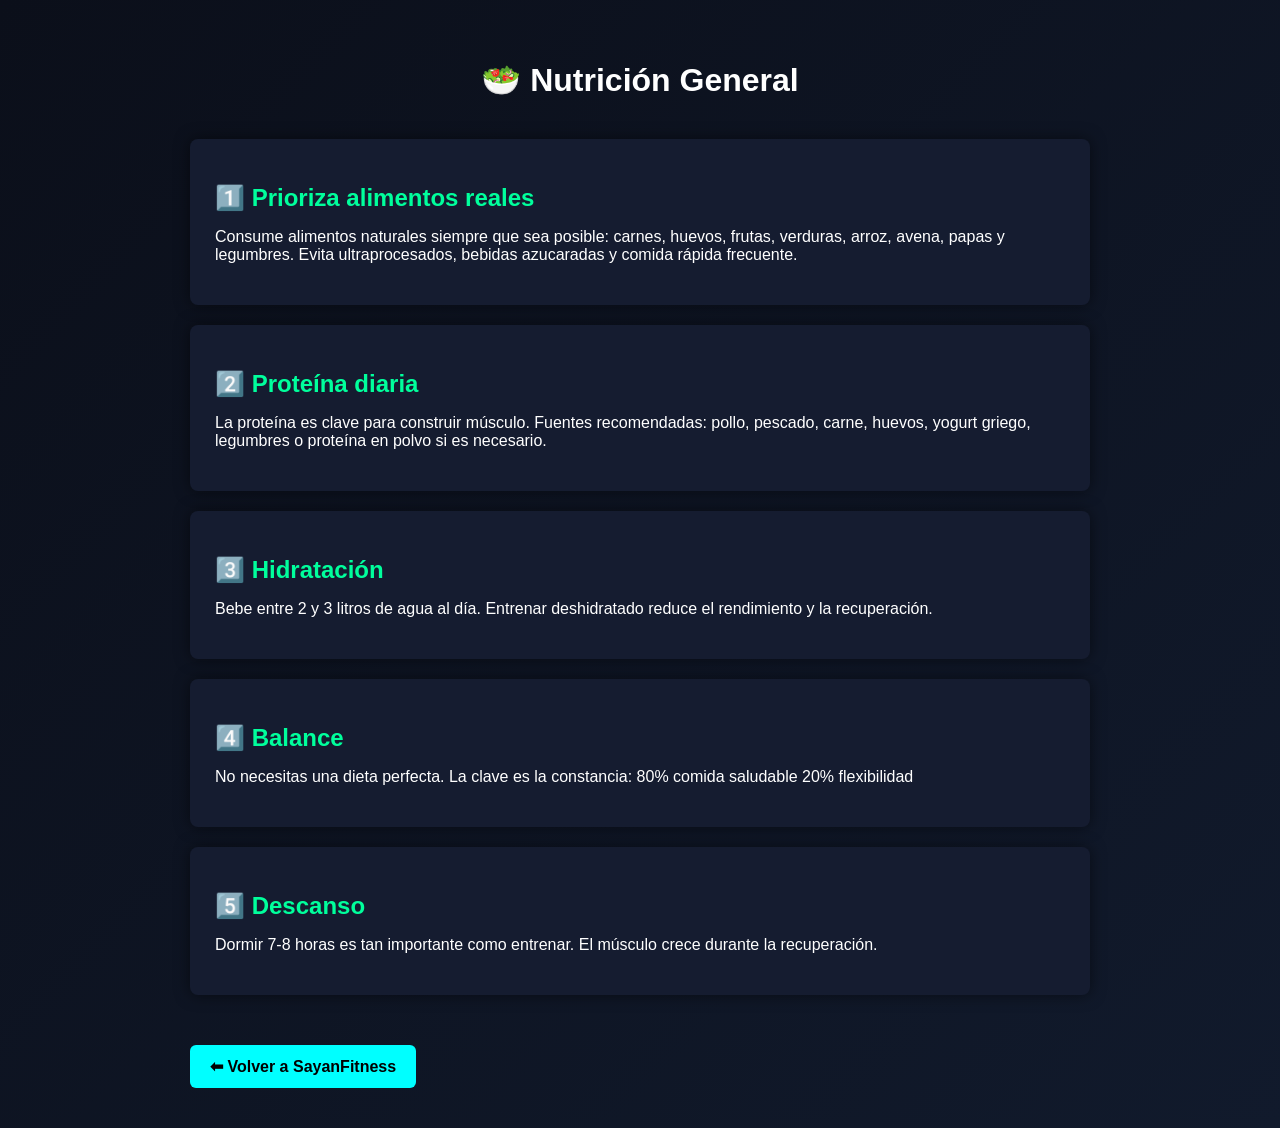
==== nutricion.html @ 7c39a3f8 "Create nutricion.html with nutrition guidelines Added a new HTML file for nutrition information with" ====
<!DOCTYPE html>
<html lang="es">

<head>

<meta charset="UTF-8">
<meta name="viewport" content="width=device-width, initial-scale=1.0">

<title>Nutrición | SayanFitness</title>

<style>

body{
margin:0;
font-family:Arial;
background:linear-gradient(135deg,#0b0f1a,#111a2c);
color:white;
}

/* CONTENEDOR */

.contenedor{

max-width:900px;

margin:auto;

padding:40px;

}

/* TITULO */

h1{

text-align:center;

margin-bottom:40px;

}

/* BLOQUES */

.bloque{

background:#151c30;

padding:25px;

margin-bottom:20px;

border-radius:8px;

box-shadow:0 0 15px rgba(0,0,0,.5);

}

.bloque h2{

color:#00ff9c;

margin-bottom:10px;

}

/* BOTON VOLVER */

.btn{

display:inline-block;

margin-top:30px;

padding:12px 20px;

background:cyan;

color:black;

text-decoration:none;

border-radius:6px;

font-weight:bold;

}

</style>

</head>

<body>

<div class="contenedor">

<h1>🥗 Nutrición General</h1>

<div class="bloque">

<h2>1️⃣ Prioriza alimentos reales</h2>

<p>

Consume alimentos naturales siempre que sea posible:
carnes, huevos, frutas, verduras, arroz, avena, papas y legumbres.

Evita ultraprocesados, bebidas azucaradas y comida rápida frecuente.

</p>

</div>

<div class="bloque">

<h2>2️⃣ Proteína diaria</h2>

<p>

La proteína es clave para construir músculo.

Fuentes recomendadas:

pollo, pescado, carne, huevos, yogurt griego,
legumbres o proteína en polvo si es necesario.

</p>

</div>

<div class="bloque">

<h2>3️⃣ Hidratación</h2>

<p>

Bebe entre 2 y 3 litros de agua al día.

Entrenar deshidratado reduce el rendimiento y la recuperación.

</p>

</div>

<div class="bloque">

<h2>4️⃣ Balance</h2>

<p>

No necesitas una dieta perfecta.

La clave es la constancia:

80% comida saludable  
20% flexibilidad

</p>

</div>

<div class="bloque">

<h2>5️⃣ Descanso</h2>

<p>

Dormir 7-8 horas es tan importante como entrenar.

El músculo crece durante la recuperación.

</p>

</div>

<a href="index.html" class="btn">

⬅ Volver a SayanFitness

</a>

</div>

</body>

</html>
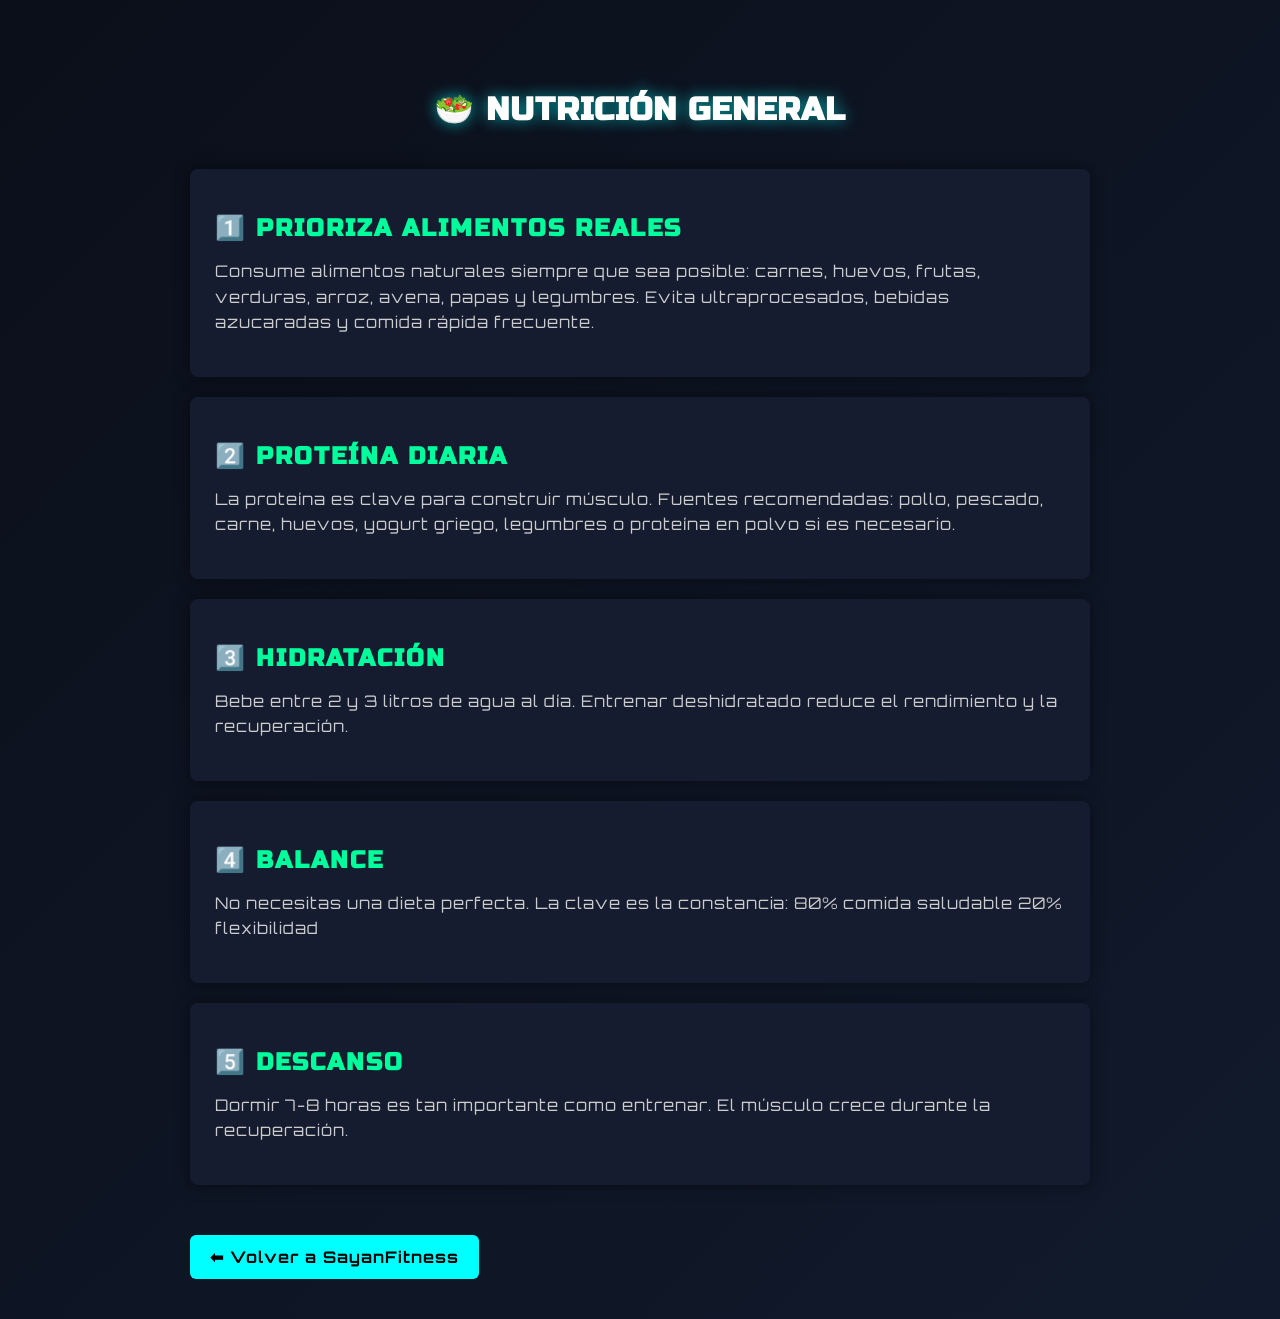
==== commit 755dc299: "Refactor CSS styles and fonts in nutricion.html Updated CSS styles to use custom fonts and improved " ====
--- a/nutricion.html
+++ b/nutricion.html
@@ -2,6 +2,8 @@
 <html lang="es">
 
 <head>
+    <link href="https://fonts.googleapis.com/css2?family=Orbitron:wght@400;900&family=Russo+One&display=swap" rel="stylesheet">
+</head>
 
 <meta charset="UTF-8">
 <meta name="viewport" content="width=device-width, initial-scale=1.0">
@@ -10,13 +12,38 @@
 
 <style>
 
-body{
-margin:0;
-font-family:Arial;
-background:linear-gradient(135deg,#0b0f1a,#111a2c);
-color:white;
-}
-
+body {
+    margin: 0;
+    /* ADIÓS ARIAL, BIENVENIDO AL SISTEMA SAYAN */
+    font-family: 'Orbitron', sans-serif !important; 
+    background: linear-gradient(135deg, #0b0f1a, #111a2c);
+    color: white;
+    letter-spacing: 1px;
+}
+
+/* TÍTULO PRINCIPAL CON RUSSO ONE */
+h1, .titulo-nutricion {
+    font-family: 'Russo One', sans-serif !important;
+    text-transform: uppercase;
+    text-align: center;
+    margin-top: 50px;
+    text-shadow: 0 0 15px rgba(0, 255, 255, 0.6);
+}
+
+/* SUBTÍTULOS DE LOS BLOQUES DE NUTRICIÓN */
+h2, .prioridad-titulo {
+    font-family: 'Russo One', sans-serif !important;
+    color: #00ff88; /* Verde neón para destacar la salud Sayan */
+    text-transform: uppercase;
+    letter-spacing: 2px;
+}
+
+/* TEXTO DE LAS RECOMENDACIONES */
+p, .texto-informativo {
+    font-family: 'Orbitron', sans-serif !important;
+    color: #ccc;
+    line-height: 1.6;
+}
 /* CONTENEDOR */
 
 .contenedor{
